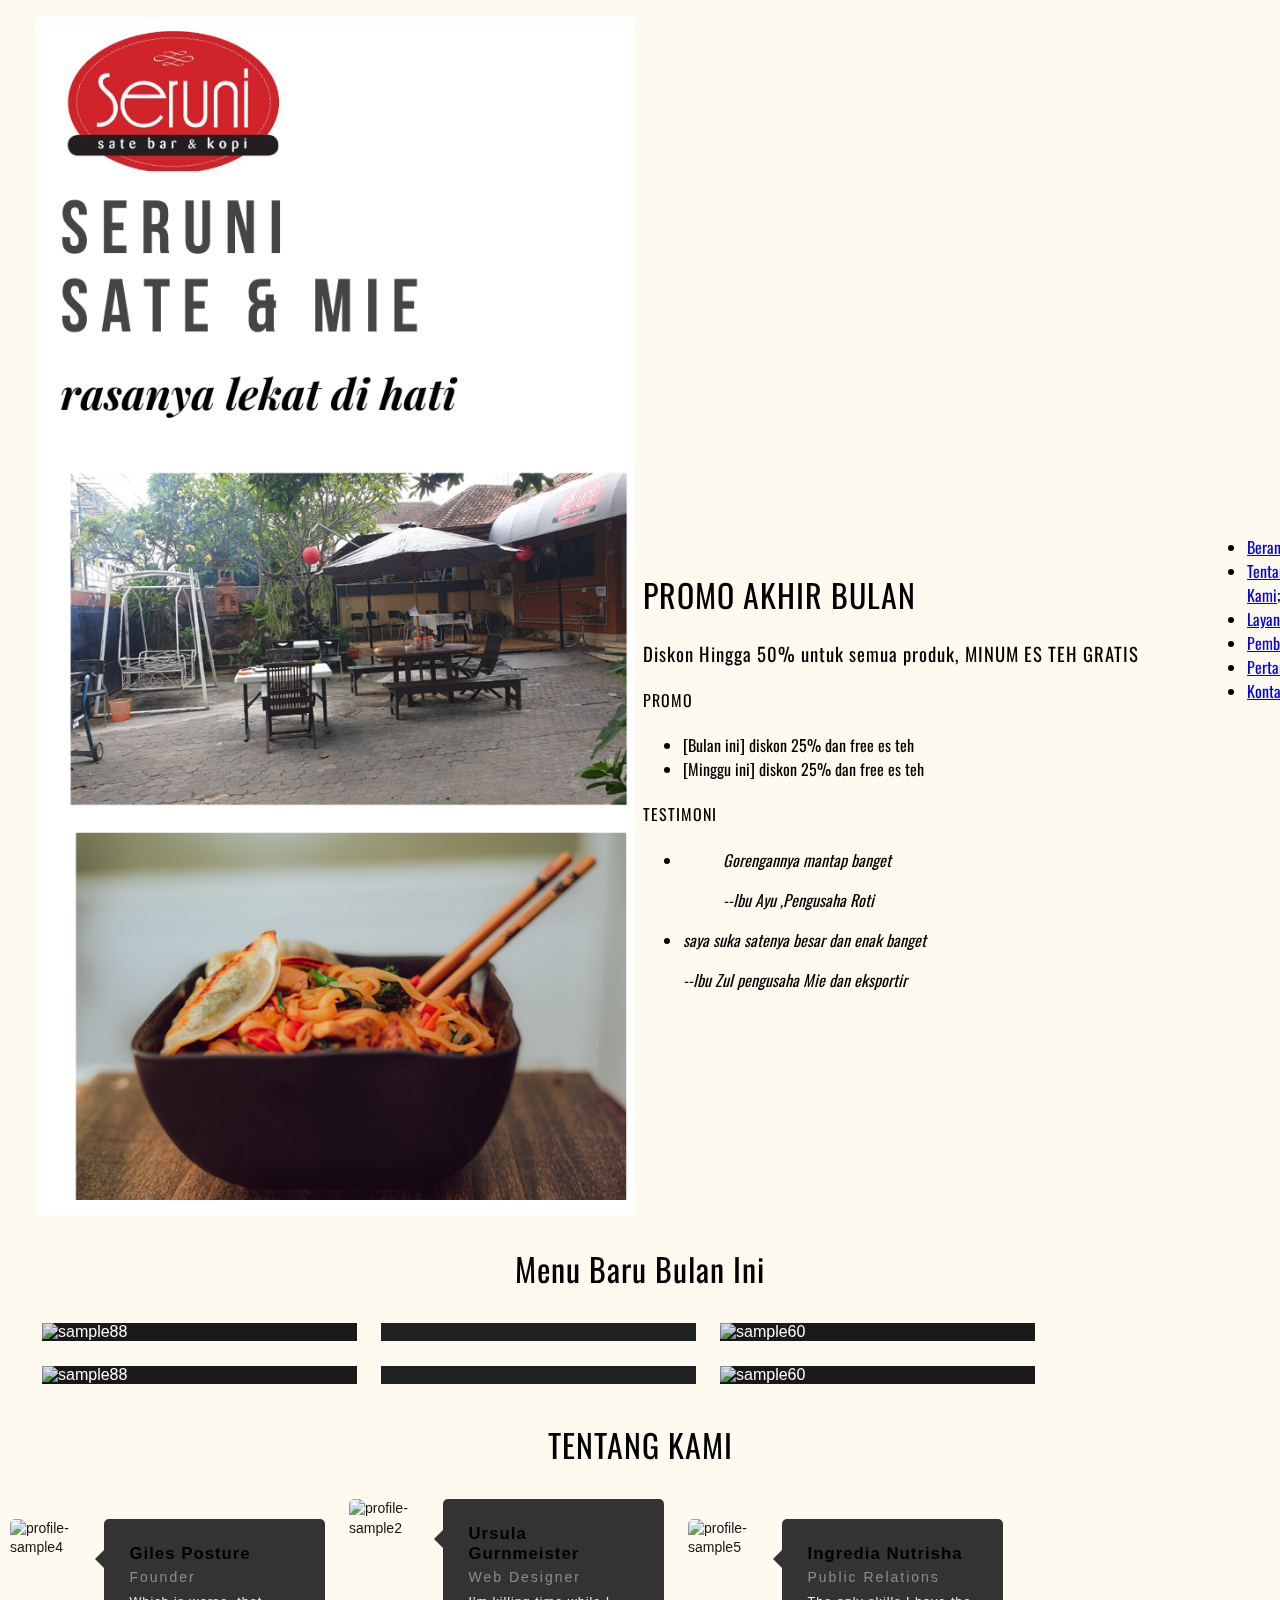
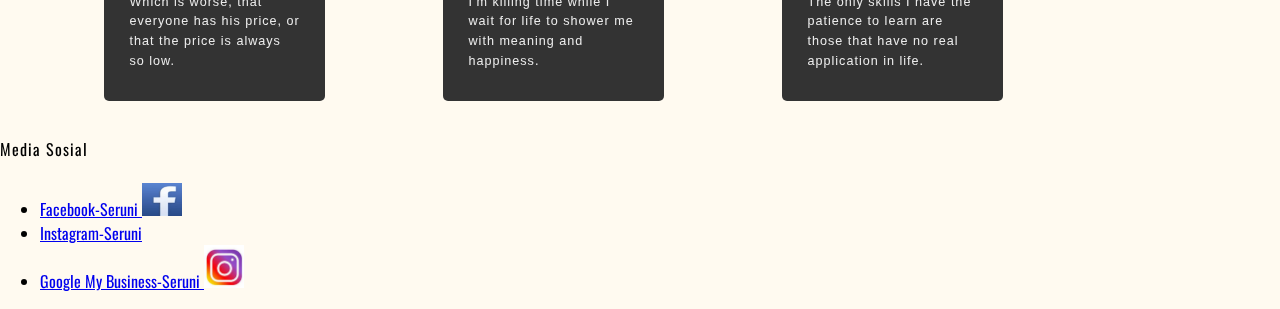
==== index.html @ 57cfebca "Add files via upload" ====
<!DOCTYPE html>
<html lang="en">
<head>
    <meta charset="UTF-8">
    <meta name="viewport" content="width=device-width, initial-scale=1.0">
    <meta http-equiv="X-UA-Compatible" content="ie=edge">
    <!--start title -->
    <title>Sate Enak di Bali</title>
    <meta type="description" content="Jual sate paling enak di Bali">
    <!--End title-->
    <!-- Start Font -->
    <link href="https://fonts.googleapis.com/css?family=Oswald&display=swap" rel="stylesheet">
    <!-- End Font -->
    
    <!--start CSS -->
    <link rel="stylesheet" href="style/style.css">
    <!--End CSS-->
    
</head>
<body>
    <!--start cover depan -->
    <div class="container">
    <table>
        <tr>
            <th width="auto"></th>
            <th width="30%"></th>
            <th width="auto"></th>
        </tr>
        <tr>
            <!--Start cover image-->
            <td width="auto"><img src="image/image-cover.jpg" alt="image cover" width="600"></td>
            <!--end cover image-->
            <!--Start video dan foto-->


        <div class="container">
            <td width="30%"></td>
            <!--end video-->
            <td width="auto">
                <iframe width="560" height="315" src="https://www.youtube.com/embed/EU76Ebfh03w" frameborder="0" allow="accelerometer; autoplay; encrypted-media; gyroscope; picture-in-picture" allowfullscreen></iframe>   
              
                <!--Start JUMBO TRON-->
                <h1>PROMO AKHIR BULAN </h1>
                <h3>Diskon Hingga 50% untuk semua produk, MINUM ES TEH GRATIS </h3>
                    <!--end  JUMBO TRON-->
                <!--Start PROMO-->
                <h4>PROMO</h4>
                <ul>
                    <li>[Bulan ini] diskon 25% dan free es teh </li>
                    <li>[Minggu ini] diskon 25% dan free es teh </li>
                </ul>
                <!--END PROMO-->
                 <!--Start TESTIMONI-->
                 <h4>TESTIMONI</h4>
                 <ul>
                    <li> 
                        <blockquote>
                            <p>
                                <em>Gorengannya mantap banget</em>
                            </p>
                            <cite>--Ibu Ayu ,Pengusaha Roti</cite>
                        </blockquote>
                    </li>
                    <li> 
                        </blockquote>
                                <p>
                                    <em>saya suka satenya besar dan enak banget </em>
                                </p>
                                <cite>--Ibu Zul pengusaha Mie dan eksportir</cite>
                            </blockquote>
                    </li>
                </ul>
                <!--END TESTIMONI-->
                
            </td> 
            <!--end  video-->

                
            
            <td width="auto">
                    <ul>
                            <li>
                                <a href="index2.html" title="Beranda">Beranda</a>;
                            </li>
                            <li>
                                <a href="tentang.html" title="Tentang Kami">Tentang Kami</a>;
                            </li>
                            <li>
                                <a href="layanan.html" title="Layanan">Layanan</a>;
                            </li>
                            <li>
                                <a href="Pembayaran.html" title="Pembayaran">Pembayaran</a>;
                            </li>
                            <li>
                                <a href="Pertanyaan.html" title="Pertanyaan">Pertanyaan</a>;
                            </li>
                            <li>
                                <a href="kontak.html" title="Kontak">Kontak</a>;
                            </li>
                        </ul>
            </td>
        </tr>
    </table>
    </div>

          

     <!--start effect -->
     <div class="container">
        <h1 class="menubaru">
            Menu Baru Bulan Ini
        </h1>
<figure class="snip1508">
  <img src="https://s3-us-west-2.amazonaws.com/s.cdpn.io/331810/sample88.jpg" alt="sample88" />
  <figcaption>
    <h2>Benjamin Evalent</h2>
    <h3>UX Design</h3>
    <p>I'm learning real skills that I can apply throughout the rest of my life ... Procrastinating and rationalizing.</p>
  </figcaption>
  <a href="#"></a>
</figure>
<figure class="snip1508 hover"><img src="https://s3-us-west-2.amazonaws.com/s.cdpn.io/331810/sample91.jpg" alt="sample91" />
  <figcaption>
    <h2>Sheq Bivouac</h2>
    <h3>Accountant</h3>
    <p>If you do the job badly enough, sometimes you don't get asked to do it again.</p>
  </figcaption>
  <a href="#"></a>
</figure>
<figure class="snip1508"><img src="https://s3-us-west-2.amazonaws.com/s.cdpn.io/331810/sample60.jpg" alt="sample60" />
  <figcaption>
    <h2>Ruby Von Rails</h2>
    <h3>Public Relations</h3>
    <p>But Calvin is no kind and loving god! He's one of the old gods! He demands sacrifice! </p>
  </figcaption>
  <a href="#"></a>
</figure>
<figure class="snip1508">
        <img src="https://s3-us-west-2.amazonaws.com/s.cdpn.io/331810/sample88.jpg" alt="sample88" />
        <figcaption>
          <h2>Benjamin Evalent</h2>
          <h3>UX Design</h3>
          <p>I'm learning real skills that I can apply throughout the rest of my life ... Procrastinating and rationalizing.</p>
        </figcaption>
        <a href="#"></a>
      </figure>
      <figure class="snip1508 hover"><img src="https://s3-us-west-2.amazonaws.com/s.cdpn.io/331810/sample91.jpg" alt="sample91" />
        <figcaption>
          <h2>Sheq Bivouac</h2>
          <h3>Accountant</h3>
          <p>If you do the job badly enough, sometimes you don't get asked to do it again.</p>
        </figcaption>
        <a href="#"></a>
      </figure>
      <figure class="snip1508"><img src="https://s3-us-west-2.amazonaws.com/s.cdpn.io/331810/sample60.jpg" alt="sample60" />
        <figcaption>
          <h2>Ruby Von Rails</h2>
          <h3>Public Relations</h3>
          <p>But Calvin is no kind and loving god! He's one of the old gods! He demands sacrifice! </p>
        </figcaption>
        <a href="#"></a>
      </figure>      
</div>
     <!--end effect -->

    <!--Start Tentang Kami-->
         <!--start effect -->
    <div class="container"> 
    <h1 class="menubaru">
    TENTANG KAMI
    </h1>
    </div>
 <figure class="snip1506">
  <div class="profile-image"><img src="https://s3-us-west-2.amazonaws.com/s.cdpn.io/331810/profile-sample4.jpg" alt="profile-sample4"/>
    <div class="icons"><a href="#"><i class="ion-social-reddit"></i></a><a href="#"> <i class="ion-social-twitter"></i></a><a href="#"> <i class="ion-social-vimeo"></i></a></div>
  </div>
  <figcaption>
    <h3>Giles Posture</h3>
    <h4>Founder</h4>
    <p>Which is worse, that everyone has his price, or that the price is always so low.</p>
  </figcaption>
</figure>
<figure class="snip1506">
  <div class="profile-image"><img src="https://s3-us-west-2.amazonaws.com/s.cdpn.io/331810/profile-sample2.jpg" alt="profile-sample2"/>
    <div class="icons"><a href="#"><i class="ion-social-reddit"></i></a><a href="#"> <i class="ion-social-twitter"></i></a><a href="#"> <i class="ion-social-vimeo"></i></a></div>
  </div>
  <figcaption>
    <h3>Ursula Gurnmeister</h3>
    <h4>Web Designer</h4>
    <p>I'm killing time while I wait for life to shower me with meaning and happiness.</p>
  </figcaption>
</figure>
<figure class="snip1506">
  <div class="profile-image"><img src="https://s3-us-west-2.amazonaws.com/s.cdpn.io/331810/profile-sample5.jpg" alt="profile-sample5"/>
    <div class="icons"><a href="#"><i class="ion-social-reddit"></i></a><a href="#"> <i class="ion-social-twitter"></i></a><a href="#"> <i class="ion-social-vimeo"></i></a></div>
  </div>
  <figcaption>
    <h3>Ingredia Nutrisha</h3>
    <h4>Public Relations</h4>
    <p>The only skills I have the patience to learn are those that have no real application in life. </p>
  </figcaption>
</figure>
    <!--End Tentang Kami -->

<div class="kolom3">
    <!--Start Menu Sekunder-->

    <h4>Media Sosial</h4>
    <ul>
        <li>
            <a href="https://www.facebook.com/serunisatebar" title="Facebook-Seruni">Facebook-Seruni
             <img src="image/fb-logo.jpg" title="logo facebook" Logo Facebook width="40">
            </a>
        </li>
        <li>
            <a href="https://www.instagram.com/serunisatebar/" title="Instagram-Seruni">Instagram-Seruni</
            <img src="image/ig-logo.jpg" title="logo instagram" Logo Instagram  width="40">
            </a>
        </li>
        <li>
             <a href="https://seruni-sate-bar-dan-kopi.business.site/" title="Google My Business -Seruni">Google My Business-Seruni
             <img src="image/ig-logo.JPG" title="logo GMB" Logo GMB width="40">
             </a>
        </li>
    </ul>
    </div>
    <!--end Menu Sekunder>

    <h2>Layanan</h2>

</body>
</html>

$(".hover").mouseleave(
  function () {
    $(this).removeClass("hover");
  }
);
---- style/style.css ----
/* Start font */
@import url('https://fonts.googleapis.com/css?family=Oswald&display=swap');
/* 
/* Start body */
body{
   background-color:floralwhite;
   font-family:'Oswald', sans-serif;
   font-size:16;
   line-break: 1.5;
   margin:0;
   padding: 0;
}
/* end body */

/* Start heading*/
h1 {
    /* color:midnightblue; */
    /* font-family:'Lucida Sans'; */
    /* end heading */
}
/* Start heading*/
h2 {
    /* color:mediumslateblue */
    /* end heading */
}
/* Start heading*/
h3 {
    /* color:mediumslateblue */
    /* end heading */
}
/*start judul*/
.warna-judul {
    width:30%;
    margin: 0px;
    padding: 5px;
    text-align:left ;
    color: black;
    font-size: x-large;
    letter-spacing: 1px;
}
/*end judul*/

/*start container */
.container {
    margin: 10px auto;
    width: 95%;

}
/* End container */

/*start debug*/
.bg-red {
    background-color:red;
}
.bg-blue { /*class*/
    background-color:blueviolet;
}

/* End debug*/

/*start frame*/
.bingkai{
    border: 10px double black;
    width: 40%;
    float: left;
}

.bingkai h2{
    text-align: center;
}
.bingkai1{
    margin: 20px;
    padding: 20px;
    background-color: coral;
}

/* End frame*/

/*Start Heading*/
h1,h2,h3,h4,h5 {
    color:black;
    font-style: 'Oswald', sans-serif;
    font-weight: 400;
    letter-spacing: 1px;
}
/*end heading*/ 
/*Start menubaru*/
.menubaru{
  text-align: center;
}
/*end  menubaru*/

/*Start efek menubaru*/
span.b {
  display: inline-block;
  width: 100px;
  height: 100px;
  padding: 5px;
  border: 1px solid blue;    
  background-color: yellow; 
}
/*end efect menubaru*/

/*Start efect*/
@import url(https://fonts.googleapis.com/css?family=Slabo+27px);
@import url(https://fonts.googleapis.com/css?family=Lato);
.snip1508 {
  font-family: 'Lato', sans-serif;
  position: relative;
  overflow: hidden;
  display: inline-block;
  margin: 10px;
  min-width: 230px;
  max-width: 315px;
  width: 100%;
  color: #ffffff;
  text-align: left;
  font-size: 16px;
  background-color: #1A1A1A;
}

.snip1508 * {
  -webkit-box-sizing: border-box;
  box-sizing: border-box;
  -webkit-transition: all 0.45s ease;
  transition: all 0.45s ease;
}

.snip1508 img {
  vertical-align: top;
  max-width: 100%;
  backface-visibility: hidden;
}

.snip1508 figcaption {
  position: absolute;
  top: 0;
  bottom: 0;
  left: 0;
  right: 0;
  z-index: 1;
  padding: 30px;
  background-color: #202123;
  -webkit-transform: translateX(-100%);
  transform: translateX(-100%);
  -webkit-box-shadow: 0 0 50px rgba(0, 0, 0, 0.5);
  box-shadow: 0 0 50px rgba(0, 0, 0, 0.5);
}

.snip1508 h2,
.snip1508 h3,
.snip1508 p {
  margin: 0;
}

.snip1508 h2,
.snip1508 h3 {
  font-family: 'Slabo 27px', serif;
  line-height: 1.2em;
}

.snip1508 h2 {
  font-size: 1.9em;
  color: #35ADF9;
}

.snip1508 h3 {
  color: #EBEBEB;
  font-size: 1.3em;
  font-weight: normal;
  letter-spacing: 1px;
}

.snip1508 p {
  border-top: 1px solid rgba(255, 255, 255, 0.2);
  font-size: 0.9em;
  margin-top: 12px;
  padding: 12px 0 15px;
  line-height: 1.5em;
}

.snip1508 a {
  position: absolute;
  top: 0;
  bottom: 0;
  left: 0;
  right: 0;
  z-index: 1;
}

.snip1508:hover > img,
.snip1508.hover > img {
  -webkit-transform: translateX(-100%);
  transform: translateX(-100%);
}

.snip1508:hover figcaption,
.snip1508.hover figcaption {
  -webkit-transform: translateX(0%);
  transform: translateX(0%);
}
/*Start Tentang Kami*/
@import url(https://fonts.googleapis.com/css?family=Montserrat);
@import url(https://code.ionicframework.com/ionicons/2.0.1/css/ionicons.min.css);
@import url(https://fonts.googleapis.com/css?family=Open+Sans);
.snip1506 {
  font-family: 'Open Sans', Arial, sans-serif;
  position: relative;
  margin: 10px;
  min-width: 230px;
  max-width: 315px;
  width: 100%;
  display: inline-block;
  color: #141414;
  text-align: left;
  line-height: 1.4em;
  font-size: 14px;
  box-shadow: none !important;
}
.snip1506 * {
  -webkit-box-sizing: border-box;
  box-sizing: border-box;
}
.snip1506 .profile-image {
  width: 26%;
}
.snip1506 .profile-image img {
  border-radius: 5px;
  max-width: 100%;
  vertical-align: top;
}
.snip1506 .profile-image,
.snip1506 figcaption {
  float: left;
}
.snip1506 figcaption {
  width: 70%;
  background-color: #333333;
  color: #fff;
  padding: 25px;
  display: inline-block;
  margin-left: 4%;
  border-radius: 5px;
}
.snip1506 figcaption:after {
  content: '';
  position: absolute;
  right: 70%;
  top: 30px;
  width: 0;
  height: 0;
  border-style: solid;
  border-width: 10px 10px 10px 0;
  border-color: transparent #333333 transparent transparent;
}
.snip1506 h3,
.snip1506 h4,
.snip1506 p {
  margin: 0 0 5px;
}
.snip1506 h3 {
  font-weight: 600;
  font-size: 1.2em;
  font-family: 'Montserrat', Arial, sans-serif;
}
.snip1506 h4 {
  color: #8c8c8c;
  font-weight: 400;
  letter-spacing: 2px;
}
.snip1506 p {
  font-size: 0.9em;
  letter-spacing: 1px;
  opacity: 0.9;
}
.snip1506 .icons {
  text-align: center;
  width: 100%;
}
.snip1506 i {
  padding: 10px 2px;
  display: inline-block;
  font-size: 18px;
  font-weight: normal;
  color: #ffffff;
  opacity: 0.75;
}
.snip1506 i:hover {
  opacity: 1;
  -webkit-transition: all 0.35s ease;
  transition: all 0.35s ease;
}
.snip1506 a {
  text-decoration: none;
}

}
/* end Tentang Kami */
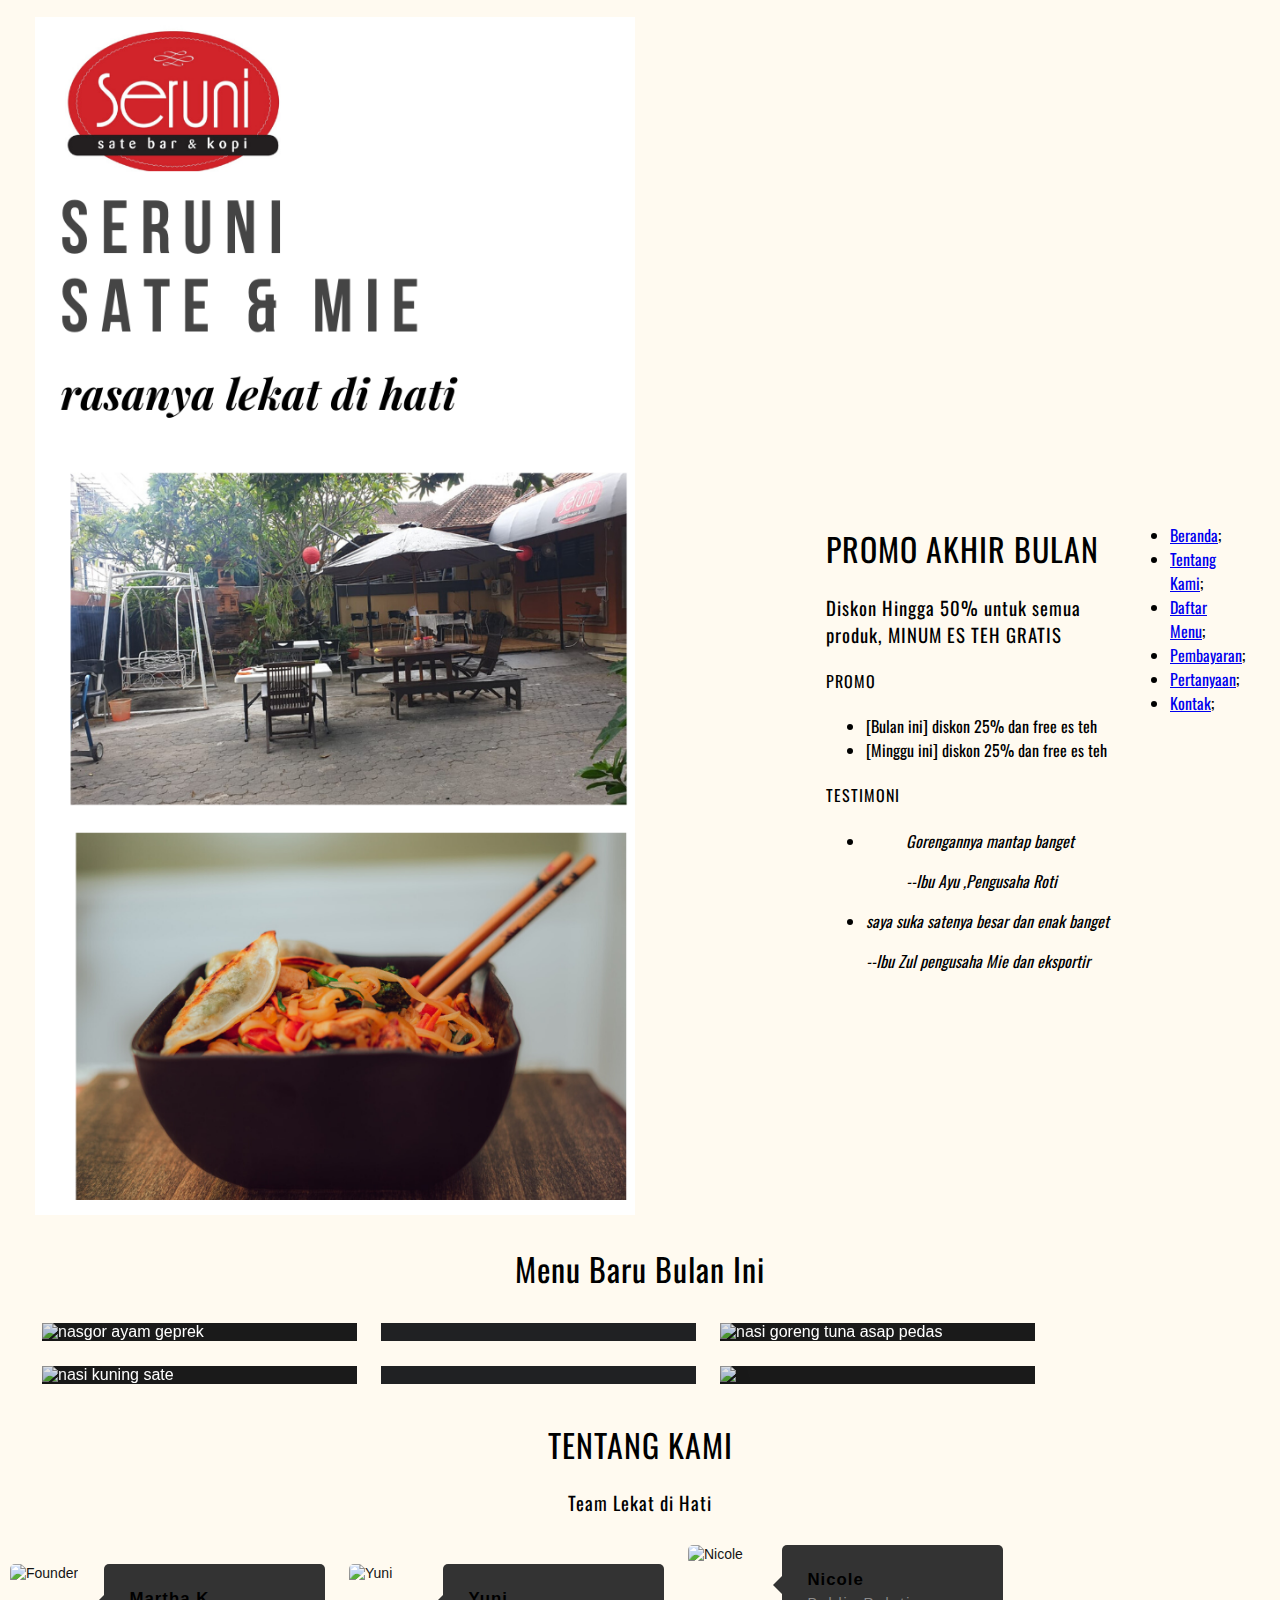
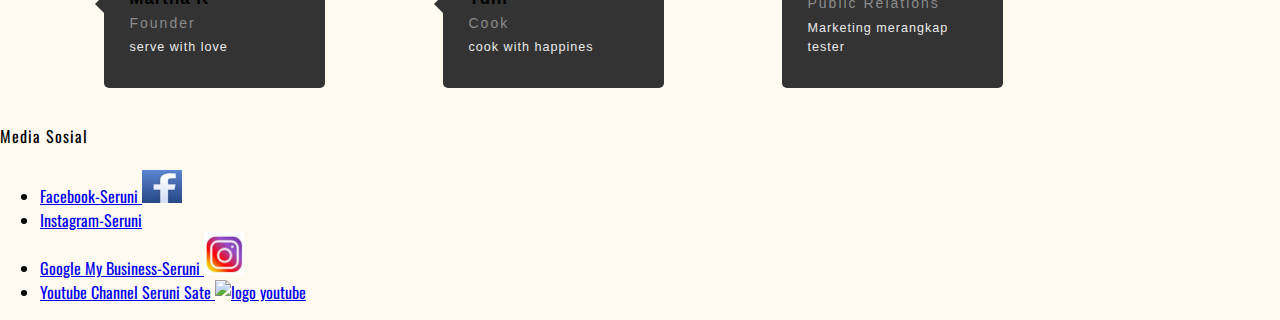
==== commit a19d71a2: "Add files via upload" ====
--- a/index.html
+++ b/index.html
@@ -37,7 +37,7 @@
             <td width="30%"></td>
             <!--end video-->
             <td width="auto">
-                <iframe width="560" height="315" src="https://www.youtube.com/embed/EU76Ebfh03w" frameborder="0" allow="accelerometer; autoplay; encrypted-media; gyroscope; picture-in-picture" allowfullscreen></iframe>   
+                <iframe width="300" height="250" src="https://www.youtube.com/embed/EU76Ebfh03w" frameborder="0" allow="accelerometer; autoplay; encrypted-media; gyroscope; picture-in-picture" allowfullscreen></iframe>   
               
                 <!--Start JUMBO TRON-->
                 <h1>PROMO AKHIR BULAN </h1>
@@ -80,13 +80,13 @@
             <td width="auto">
                     <ul>
                             <li>
-                                <a href="index2.html" title="Beranda">Beranda</a>;
+                                <a href="index.html" title="Beranda">Beranda</a>;
                             </li>
                             <li>
                                 <a href="tentang.html" title="Tentang Kami">Tentang Kami</a>;
                             </li>
                             <li>
-                                <a href="layanan.html" title="Layanan">Layanan</a>;
+                                <a href="daftar-menu.html" title="daftar-menu">Daftar Menu</a>;
                             </li>
                             <li>
                                 <a href="Pembayaran.html" title="Pembayaran">Pembayaran</a>;
@@ -111,52 +111,52 @@
             Menu Baru Bulan Ini
         </h1>
 <figure class="snip1508">
-  <img src="https://s3-us-west-2.amazonaws.com/s.cdpn.io/331810/sample88.jpg" alt="sample88" />
-  <figcaption>
-    <h2>Benjamin Evalent</h2>
-    <h3>UX Design</h3>
-    <p>I'm learning real skills that I can apply throughout the rest of my life ... Procrastinating and rationalizing.</p>
+  <img src="image/nasgor-Ayam-Geprek.JPG" alt="nasgor ayam geprek" />
+  <figcaption>
+    <h2>Nasi Goreng Ayam Geprek</h2>
+    <h3>Rp 15K </h3>
+    <p>Nasi Goreng gurih dengan ayam geprek yang gurih dan renyah dengan sambal super pedas ndower-tidak berminyak</p>
   </figcaption>
   <a href="#"></a>
 </figure>
-<figure class="snip1508 hover"><img src="https://s3-us-west-2.amazonaws.com/s.cdpn.io/331810/sample91.jpg" alt="sample91" />
-  <figcaption>
-    <h2>Sheq Bivouac</h2>
-    <h3>Accountant</h3>
-    <p>If you do the job badly enough, sometimes you don't get asked to do it again.</p>
+<figure class="snip1508 hover"><img src="image/nasgor-Sate-Rica.JPG" alt="Nasi Goreng Sate Rica" />
+  <figcaption>
+    <h2>Nasi Goreng Sate Rica</h2>
+    <h3>Rp 20K</h3>
+    <p>Nasi Goreng gurih dengan sate rica super pedas ndower ukuran jumbo-tidak berminyak</p>
   </figcaption>
   <a href="#"></a>
 </figure>
-<figure class="snip1508"><img src="https://s3-us-west-2.amazonaws.com/s.cdpn.io/331810/sample60.jpg" alt="sample60" />
-  <figcaption>
-    <h2>Ruby Von Rails</h2>
-    <h3>Public Relations</h3>
-    <p>But Calvin is no kind and loving god! He's one of the old gods! He demands sacrifice! </p>
+<figure class="snip1508"><img src="image/nasgor-tuna-pedas.JPG" alt="nasi goreng tuna asap pedas" />
+  <figcaption>
+    <h2>Nasi Goreng Tuna Asap Pedas</h2>
+    <h3>15K</h3>
+    <p>Nasi goreng gurih dengan aroma dan rasa tuna asap Bali-tidak berminyak</p>
   </figcaption>
   <a href="#"></a>
 </figure>
 <figure class="snip1508">
-        <img src="https://s3-us-west-2.amazonaws.com/s.cdpn.io/331810/sample88.jpg" alt="sample88" />
+        <img src="image/Nasi-Kuning-Sate.jpg" alt="nasi kuning sate" />
         <figcaption>
-          <h2>Benjamin Evalent</h2>
-          <h3>UX Design</h3>
-          <p>I'm learning real skills that I can apply throughout the rest of my life ... Procrastinating and rationalizing.</p>
+          <h2>Nasi Kuning Sate</h2>
+          <h3>Rp 20K</h3>
+          <p>Nasi kuning pullen , dengan sate madura dengan bumbu kacang super maknyos</p>
         </figcaption>
         <a href="#"></a>
       </figure>
-      <figure class="snip1508 hover"><img src="https://s3-us-west-2.amazonaws.com/s.cdpn.io/331810/sample91.jpg" alt="sample91" />
+      <figure class="snip1508 hover"><img src="image/Nasi-Kuning-Sate- Rica.jpg" alt="nasi kuning sate rica" />
         <figcaption>
-          <h2>Sheq Bivouac</h2>
-          <h3>Accountant</h3>
-          <p>If you do the job badly enough, sometimes you don't get asked to do it again.</p>
+          <h2>Nasi Kuning Sate Rica</h2>
+          <h3>Rp 20K</h3>
+          <p>Nasi Kuning pullen dengan sate ayam rica pedass ndower super yummy </p>
         </figcaption>
         <a href="#"></a>
       </figure>
-      <figure class="snip1508"><img src="https://s3-us-west-2.amazonaws.com/s.cdpn.io/331810/sample60.jpg" alt="sample60" />
+      <figure class="snip1508"><img src="image/Nasi-Pecel-Sate.jpg" />
         <figcaption>
-          <h2>Ruby Von Rails</h2>
-          <h3>Public Relations</h3>
-          <p>But Calvin is no kind and loving god! He's one of the old gods! He demands sacrifice! </p>
+          <h2>Nasi Pecel Sate</h2>
+          <h3>20K</h3>
+          <p>Nasi pecel bumbu kacang yang lembut gurih dengan sate pilihan sate madura atau sate rica </p>
         </figcaption>
         <a href="#"></a>
       </figure>      
@@ -168,36 +168,39 @@
     <div class="container"> 
     <h1 class="menubaru">
     TENTANG KAMI
-    </h1>
+      </h1>
+      <h3 class="menubaru">
+        Team Lekat di Hati
+      </h3>
     </div>
  <figure class="snip1506">
-  <div class="profile-image"><img src="https://s3-us-west-2.amazonaws.com/s.cdpn.io/331810/profile-sample4.jpg" alt="profile-sample4"/>
+  <div class="profile-image"><img src="image/martha.JPG" alt="Founder"/>
     <div class="icons"><a href="#"><i class="ion-social-reddit"></i></a><a href="#"> <i class="ion-social-twitter"></i></a><a href="#"> <i class="ion-social-vimeo"></i></a></div>
   </div>
   <figcaption>
-    <h3>Giles Posture</h3>
+    <h3>Martha K</h3>
     <h4>Founder</h4>
-    <p>Which is worse, that everyone has his price, or that the price is always so low.</p>
+    <p>serve with love</p>
   </figcaption>
 </figure>
 <figure class="snip1506">
-  <div class="profile-image"><img src="https://s3-us-west-2.amazonaws.com/s.cdpn.io/331810/profile-sample2.jpg" alt="profile-sample2"/>
+  <div class="profile-image"><img src="image/Yuni.JPG" alt="Yuni"/>
     <div class="icons"><a href="#"><i class="ion-social-reddit"></i></a><a href="#"> <i class="ion-social-twitter"></i></a><a href="#"> <i class="ion-social-vimeo"></i></a></div>
   </div>
   <figcaption>
-    <h3>Ursula Gurnmeister</h3>
-    <h4>Web Designer</h4>
-    <p>I'm killing time while I wait for life to shower me with meaning and happiness.</p>
+    <h3>Yuni</h3>
+    <h4>Cook</h4>
+    <p>cook with happines</p>
   </figcaption>
 </figure>
 <figure class="snip1506">
-  <div class="profile-image"><img src="https://s3-us-west-2.amazonaws.com/s.cdpn.io/331810/profile-sample5.jpg" alt="profile-sample5"/>
+  <div class="profile-image"><img src="image/Nicole.JPG" alt="Nicole"/>
     <div class="icons"><a href="#"><i class="ion-social-reddit"></i></a><a href="#"> <i class="ion-social-twitter"></i></a><a href="#"> <i class="ion-social-vimeo"></i></a></div>
   </div>
   <figcaption>
-    <h3>Ingredia Nutrisha</h3>
+    <h3>Nicole</h3>
     <h4>Public Relations</h4>
-    <p>The only skills I have the patience to learn are those that have no real application in life. </p>
+    <p>Marketing merangkap tester </p>
   </figcaption>
 </figure>
     <!--End Tentang Kami -->
@@ -222,6 +225,11 @@
              <img src="image/ig-logo.JPG" title="logo GMB" Logo GMB width="40">
              </a>
         </li>
+        <li>
+          <a href="https://www.youtube.com/channel/UCuWv6s7yBJfzLoRKEPm6TWQ?view_as=subscriber" title="Youtube  Channel"> Youtube Channel Seruni Sate 
+          <img src="image/youtube-logo.JPG" title="logo youtube" Logo youtube width="40">
+          </a>
+     </li>
     </ul>
     </div>
     <!--end Menu Sekunder>
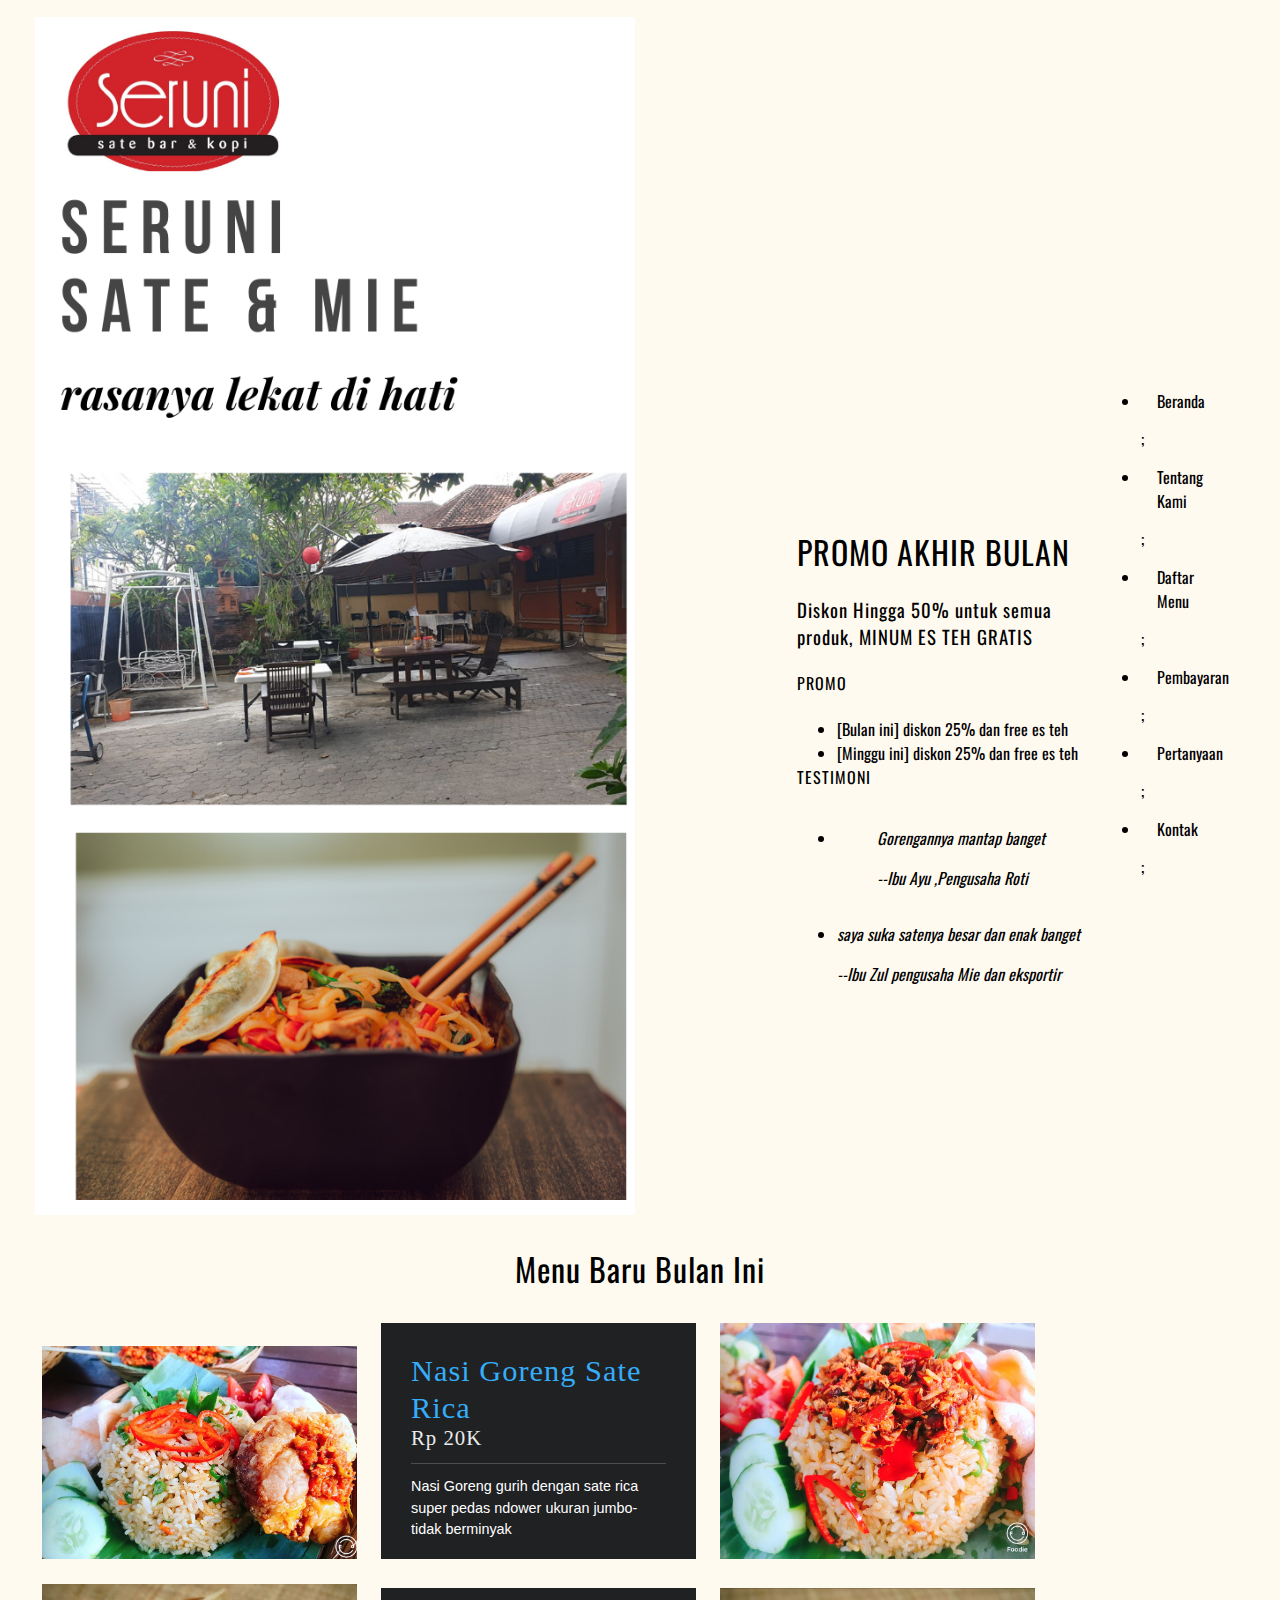
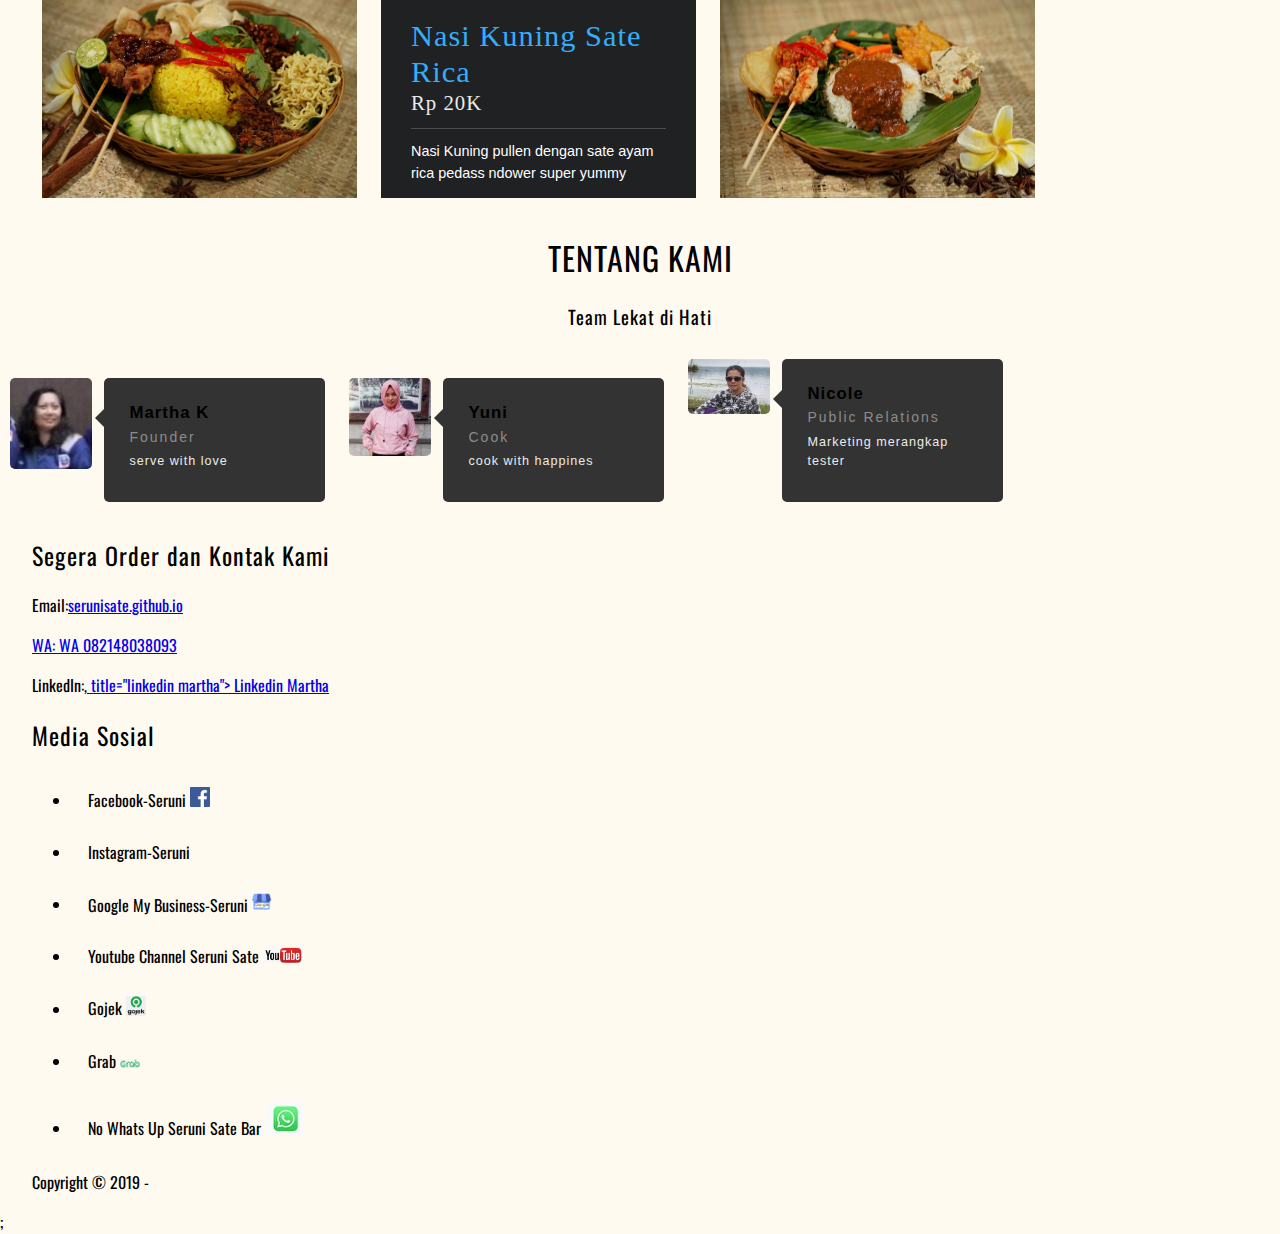
==== commit 78a05230: "Add files via upload" ====
--- a/index.html
+++ b/index.html
@@ -1,246 +1,274 @@
 <!DOCTYPE html>
 <html lang="en">
+
 <head>
-    <meta charset="UTF-8">
-    <meta name="viewport" content="width=device-width, initial-scale=1.0">
-    <meta http-equiv="X-UA-Compatible" content="ie=edge">
-    <!--start title -->
-    <title>Sate Enak di Bali</title>
-    <meta type="description" content="Jual sate paling enak di Bali">
-    <!--End title-->
-    <!-- Start Font -->
-    <link href="https://fonts.googleapis.com/css?family=Oswald&display=swap" rel="stylesheet">
-    <!-- End Font -->
-    
-    <!--start CSS -->
-    <link rel="stylesheet" href="style/style.css">
-    <!--End CSS-->
-    
+  <meta charset="UTF-8">
+  <meta name="viewport" content="width=device-width, initial-scale=1.0">
+  <meta http-equiv="X-UA-Compatible" content="ie=edge">
+  <!--start title -->
+  <title>Sate Enak di Bali</title>
+  <meta type="description" content="Jual sate paling enak di Bali">
+  <!--End title-->
+  <!-- Start Font -->
+  <link href="https://fonts.googleapis.com/css?family=Oswald&display=swap" rel="stylesheet">
+  <!-- End Font -->
+
+  <!--start CSS -->
+  <link rel="stylesheet" href="style/style.css">
+  <!--End CSS-->
+
 </head>
+
 <body>
-    <!--start cover depan -->
+  <!--start cover depan -->
+  <div class="container">
+    <table>
+      <tr>
+        <th width="auto"></th>
+        <th width="30%"></th>
+        <th width="auto"></th>
+      </tr>
+      <tr>
+        <!--Start cover image-->
+        <td width="auto"><img src="image/image-cover.jpg" alt="image cover" width="600"></td>
+        <!--end cover image-->
+        <!--Start video dan foto-->
+
+
+        <div class="container">
+          <td width="30%"></td>
+          <!--end video-->
+          <td width="auto">
+            <iframe width="300" height="250" src="https://www.youtube.com/embed/EU76Ebfh03w" frameborder="0"
+              allow="accelerometer; autoplay; encrypted-media; gyroscope; picture-in-picture" allowfullscreen></iframe>
+
+            <!--Start JUMBO TRON-->
+            <h1>PROMO AKHIR BULAN </h1>
+            <h3>Diskon Hingga 50% untuk semua produk, MINUM ES TEH GRATIS </h3>
+            <!--end  JUMBO TRON-->
+            <!--Start PROMO-->
+            <h4>PROMO</h4>
+            <ul>
+              <li>[Bulan ini] diskon 25% dan free es teh </li>
+              <li>[Minggu ini] diskon 25% dan free es teh </li>
+            </ul>
+            <!--END PROMO-->
+            <!--Start TESTIMONI-->
+            <h4>TESTIMONI</h4>
+            <ul>
+              <li>
+                <blockquote>
+                  <p>
+                    <em>Gorengannya mantap banget</em>
+                  </p>
+                  <cite>--Ibu Ayu ,Pengusaha Roti</cite>
+                </blockquote>
+              </li>
+              <li>
+                </blockquote>
+                <p>
+                  <em>saya suka satenya besar dan enak banget </em>
+                </p>
+                <cite>--Ibu Zul pengusaha Mie dan eksportir</cite>
+                </blockquote>
+              </li>
+            </ul>
+            <!--END TESTIMONI-->
+
+          </td>
+          <!--end  video-->
+
+
+
+          <td width="auto">
+            <ul>
+              <li>
+                <a href="index.html" title="Beranda">Beranda</a>;
+              </li>
+              <li>
+                <a href="tentang.html" title="Tentang Kami">Tentang Kami</a>;
+              </li>
+              <li>
+                <a href="daftar-menu.html" title="daftar-menu">Daftar Menu</a>;
+              </li>
+              <li>
+                <a href="Pembayaran.html" title="Pembayaran">Pembayaran</a>;
+              </li>
+              <li>
+                <a href="Pertanyaan.html" title="Pertanyaan">Pertanyaan</a>;
+              </li>
+              <li>
+                <a href="kontak.html" title="Kontak">Kontak</a>;
+              </li>
+            </ul>
+          </td>
+      </tr>
+    </table>
+  </div>
+
+
+
+  <!--start effect -->
+  <div class="container">
+    <h1 class="menubaru">
+      Menu Baru Bulan Ini
+    </h1>
+    <figure class="snip1508">
+      <img src="image/nasgor-Ayam-Geprek.JPG" alt="nasgor ayam geprek" />
+      <figcaption>
+        <h2>Nasi Goreng Ayam Geprek</h2>
+        <h3>Rp 15K </h3>
+        <p>Nasi Goreng gurih dengan ayam geprek yang gurih dan renyah dengan sambal super pedas ndower-tidak berminyak
+        </p>
+      </figcaption>
+      <a href="#"></a>
+    </figure>
+    <figure class="snip1508 hover"><img src="image/nasgor-Sate-Rica.JPG" alt="Nasi Goreng Sate Rica" />
+      <figcaption>
+        <h2>Nasi Goreng Sate Rica</h2>
+        <h3>Rp 20K</h3>
+        <p>Nasi Goreng gurih dengan sate rica super pedas ndower ukuran jumbo-tidak berminyak</p>
+      </figcaption>
+      <a href="#"></a>
+    </figure>
+    <figure class="snip1508"><img src="image/nasgor-tuna-pedas.JPG" alt="nasi goreng tuna asap pedas" />
+      <figcaption>
+        <h2>Nasi Goreng Tuna Asap Pedas</h2>
+        <h3>15K</h3>
+        <p>Nasi goreng gurih dengan aroma dan rasa tuna asap Bali-tidak berminyak</p>
+      </figcaption>
+      <a href="#"></a>
+    </figure>
+    <figure class="snip1508">
+      <img src="image/Nasi-Kuning-Sate.jpg" alt="nasi kuning sate" />
+      <figcaption>
+        <h2>Nasi Kuning Sate</h2>
+        <h3>Rp 20K</h3>
+        <p>Nasi kuning pullen , dengan sate madura dengan bumbu kacang super maknyos</p>
+      </figcaption>
+      <a href="#"></a>
+    </figure>
+    <figure class="snip1508 hover"><img src="image/Nasi-Kuning-Sate- Rica.jpg" alt="nasi kuning sate rica" />
+      <figcaption>
+        <h2>Nasi Kuning Sate Rica</h2>
+        <h3>Rp 20K</h3>
+        <p>Nasi Kuning pullen dengan sate ayam rica pedass ndower super yummy </p>
+      </figcaption>
+      <a href="#"></a>
+    </figure>
+    <figure class="snip1508"><img src="image/Nasi-Pecel-Sate.jpg" />
+      <figcaption>
+        <h2>Nasi Pecel Sate</h2>
+        <h3>20K</h3>
+        <p>Nasi pecel bumbu kacang yang lembut gurih dengan sate pilihan sate madura atau sate rica </p>
+      </figcaption>
+      <a href="#"></a>
+    </figure>
+  </div>
+  <!--end effect -->
+
+  <!--Start Tentang Kami-->
+  <!--start effect -->
+  <div class="container">
+    <h1 class="menubaru">
+      TENTANG KAMI
+    </h1>
+    <h3 class="menubaru">
+      Team Lekat di Hati
+    </h3>
+  </div>
+  <figure class="snip1506">
+    <div class="profile-image"><img src="image/martha.JPG" alt="Founder" />
+      <div class="icons"><a href="#"><i class="ion-social-reddit"></i></a><a href="#"> <i
+            class="ion-social-twitter"></i></a><a href="#"> <i class="ion-social-vimeo"></i></a></div>
+    </div>
+    <figcaption>
+      <h3>Martha K</h3>
+      <h4>Founder</h4>
+      <p>serve with love</p>
+    </figcaption>
+  </figure>
+  <figure class="snip1506">
+    <div class="profile-image"><img src="image/Yuni.JPG" alt="Yuni" />
+      <div class="icons"><a href="#"><i class="ion-social-reddit"></i></a><a href="#"> <i
+            class="ion-social-twitter"></i></a><a href="#"> <i class="ion-social-vimeo"></i></a></div>
+    </div>
+    <figcaption>
+      <h3>Yuni</h3>
+      <h4>Cook</h4>
+      <p>cook with happines</p>
+    </figcaption>
+  </figure>
+  <figure class="snip1506">
+    <div class="profile-image"><img src="image/Nicole.JPG" alt="Nicole" />
+      <div class="icons"><a href="#"><i class="ion-social-reddit"></i></a><a href="#"> <i
+            class="ion-social-twitter"></i></a><a href="#"> <i class="ion-social-vimeo"></i></a></div>
+    </div>
+    <figcaption>
+      <h3>Nicole</h3>
+      <h4>Public Relations</h4>
+      <p>Marketing merangkap tester </p>
+    </figcaption>
+  </figure>
+  <!--End Tentang Kami -->
+
+  <!-- start menu sekunder-->
+  <div class="container-full bg-mountbattenpink">
     <div class="container">
-    <table>
-        <tr>
-            <th width="auto"></th>
-            <th width="30%"></th>
-            <th width="auto"></th>
-        </tr>
-        <tr>
-            <!--Start cover image-->
-            <td width="auto"><img src="image/image-cover.jpg" alt="image cover" width="600"></td>
-            <!--end cover image-->
-            <!--Start video dan foto-->
-
-
-        <div class="container">
-            <td width="30%"></td>
-            <!--end video-->
-            <td width="auto">
-                <iframe width="300" height="250" src="https://www.youtube.com/embed/EU76Ebfh03w" frameborder="0" allow="accelerometer; autoplay; encrypted-media; gyroscope; picture-in-picture" allowfullscreen></iframe>   
-              
-                <!--Start JUMBO TRON-->
-                <h1>PROMO AKHIR BULAN </h1>
-                <h3>Diskon Hingga 50% untuk semua produk, MINUM ES TEH GRATIS </h3>
-                    <!--end  JUMBO TRON-->
-                <!--Start PROMO-->
-                <h4>PROMO</h4>
-                <ul>
-                    <li>[Bulan ini] diskon 25% dan free es teh </li>
-                    <li>[Minggu ini] diskon 25% dan free es teh </li>
-                </ul>
-                <!--END PROMO-->
-                 <!--Start TESTIMONI-->
-                 <h4>TESTIMONI</h4>
-                 <ul>
-                    <li> 
-                        <blockquote>
-                            <p>
-                                <em>Gorengannya mantap banget</em>
-                            </p>
-                            <cite>--Ibu Ayu ,Pengusaha Roti</cite>
-                        </blockquote>
-                    </li>
-                    <li> 
-                        </blockquote>
-                                <p>
-                                    <em>saya suka satenya besar dan enak banget </em>
-                                </p>
-                                <cite>--Ibu Zul pengusaha Mie dan eksportir</cite>
-                            </blockquote>
-                    </li>
-                </ul>
-                <!--END TESTIMONI-->
-                
-            </td> 
-            <!--end  video-->
-
-                
-            
-            <td width="auto">
-                    <ul>
-                            <li>
-                                <a href="index.html" title="Beranda">Beranda</a>;
-                            </li>
-                            <li>
-                                <a href="tentang.html" title="Tentang Kami">Tentang Kami</a>;
-                            </li>
-                            <li>
-                                <a href="daftar-menu.html" title="daftar-menu">Daftar Menu</a>;
-                            </li>
-                            <li>
-                                <a href="Pembayaran.html" title="Pembayaran">Pembayaran</a>;
-                            </li>
-                            <li>
-                                <a href="Pertanyaan.html" title="Pertanyaan">Pertanyaan</a>;
-                            </li>
-                            <li>
-                                <a href="kontak.html" title="Kontak">Kontak</a>;
-                            </li>
-                        </ul>
-            </td>
-        </tr>
-    </table>
-    </div>
-
+      <h2>Segera Order dan Kontak Kami</h2>
+      <p>Email:<a href="mailto:serunisate.github.io" title="seruni sate bali">serunisate.github.io</p>
+      <p>WA: <a href="https://wa.me/6282148038093" title="tlp:082148038093"> WA 082148038093</a></p>
+      <p>LinkedIn:,<a href="https://www.linkedin.com/in/martha-m-kombolangi-01396455"> title="linkedin martha"> Linkedin
+          Martha</p>
+      </a>
+      <h2>Media Sosial </h2>
+      <ul class="menubawah">
+        <li>
+          <a href="https://www.facebook.com/serunisatebar" title="Facebook-Seruni">Facebook-Seruni
+            <img src="image/fb-logo.png" width="20">
+          </a>
+        </li>
+        <li>
+          <a href="https://www.instagram.com/serunisatebar/" title="Instagram-Seruni">Instagram-Seruni</ <img
+              src="image/ig-logo.jpg" title="logo instagram" width="20">
+          </a>
+        </li>
+        <li>
+          <a href="https://seruni-sate-bar-dan-kopi.business.site/" title="GMB">Google My Business-Seruni
+            <img src="image/gmb-logo.JPG" title="logo GMB" Logo GMB width="20">
+          </a>
+        </li>
+
+        <li>
+          <a href="https://www.youtube.com/channel/UCuWv6s7yBJfzLoRKEPm6TWQ?view_as=subscriber"
+            title="Youtube  Channel"> Youtube Channel Seruni Sate
+            <img src="image/youtube-logo.JPG" title="logo youtube" Logo youtube width="40">
+          </a>
+        </li>
+        <li>
+          <a href="">Gojek
+          <img src="image/gojek-logo.JPG" title="go food" GoFood Seruni Sate Bar dan Kopi width="20">
+            </a>
+        </li>
+        <li>
           
-
-     <!--start effect -->
-     <div class="container">
-        <h1 class="menubaru">
-            Menu Baru Bulan Ini
-        </h1>
-<figure class="snip1508">
-  <img src="image/nasgor-Ayam-Geprek.JPG" alt="nasgor ayam geprek" />
-  <figcaption>
-    <h2>Nasi Goreng Ayam Geprek</h2>
-    <h3>Rp 15K </h3>
-    <p>Nasi Goreng gurih dengan ayam geprek yang gurih dan renyah dengan sambal super pedas ndower-tidak berminyak</p>
-  </figcaption>
-  <a href="#"></a>
-</figure>
-<figure class="snip1508 hover"><img src="image/nasgor-Sate-Rica.JPG" alt="Nasi Goreng Sate Rica" />
-  <figcaption>
-    <h2>Nasi Goreng Sate Rica</h2>
-    <h3>Rp 20K</h3>
-    <p>Nasi Goreng gurih dengan sate rica super pedas ndower ukuran jumbo-tidak berminyak</p>
-  </figcaption>
-  <a href="#"></a>
-</figure>
-<figure class="snip1508"><img src="image/nasgor-tuna-pedas.JPG" alt="nasi goreng tuna asap pedas" />
-  <figcaption>
-    <h2>Nasi Goreng Tuna Asap Pedas</h2>
-    <h3>15K</h3>
-    <p>Nasi goreng gurih dengan aroma dan rasa tuna asap Bali-tidak berminyak</p>
-  </figcaption>
-  <a href="#"></a>
-</figure>
-<figure class="snip1508">
-        <img src="image/Nasi-Kuning-Sate.jpg" alt="nasi kuning sate" />
-        <figcaption>
-          <h2>Nasi Kuning Sate</h2>
-          <h3>Rp 20K</h3>
-          <p>Nasi kuning pullen , dengan sate madura dengan bumbu kacang super maknyos</p>
-        </figcaption>
-        <a href="#"></a>
-      </figure>
-      <figure class="snip1508 hover"><img src="image/Nasi-Kuning-Sate- Rica.jpg" alt="nasi kuning sate rica" />
-        <figcaption>
-          <h2>Nasi Kuning Sate Rica</h2>
-          <h3>Rp 20K</h3>
-          <p>Nasi Kuning pullen dengan sate ayam rica pedass ndower super yummy </p>
-        </figcaption>
-        <a href="#"></a>
-      </figure>
-      <figure class="snip1508"><img src="image/Nasi-Pecel-Sate.jpg" />
-        <figcaption>
-          <h2>Nasi Pecel Sate</h2>
-          <h3>20K</h3>
-          <p>Nasi pecel bumbu kacang yang lembut gurih dengan sate pilihan sate madura atau sate rica </p>
-        </figcaption>
-        <a href="#"></a>
-      </figure>      
-</div>
-     <!--end effect -->
-
-    <!--Start Tentang Kami-->
-         <!--start effect -->
-    <div class="container"> 
-    <h1 class="menubaru">
-    TENTANG KAMI
-      </h1>
-      <h3 class="menubaru">
-        Team Lekat di Hati
-      </h3>
-    </div>
- <figure class="snip1506">
-  <div class="profile-image"><img src="image/martha.JPG" alt="Founder"/>
-    <div class="icons"><a href="#"><i class="ion-social-reddit"></i></a><a href="#"> <i class="ion-social-twitter"></i></a><a href="#"> <i class="ion-social-vimeo"></i></a></div>
-  </div>
-  <figcaption>
-    <h3>Martha K</h3>
-    <h4>Founder</h4>
-    <p>serve with love</p>
-  </figcaption>
-</figure>
-<figure class="snip1506">
-  <div class="profile-image"><img src="image/Yuni.JPG" alt="Yuni"/>
-    <div class="icons"><a href="#"><i class="ion-social-reddit"></i></a><a href="#"> <i class="ion-social-twitter"></i></a><a href="#"> <i class="ion-social-vimeo"></i></a></div>
-  </div>
-  <figcaption>
-    <h3>Yuni</h3>
-    <h4>Cook</h4>
-    <p>cook with happines</p>
-  </figcaption>
-</figure>
-<figure class="snip1506">
-  <div class="profile-image"><img src="image/Nicole.JPG" alt="Nicole"/>
-    <div class="icons"><a href="#"><i class="ion-social-reddit"></i></a><a href="#"> <i class="ion-social-twitter"></i></a><a href="#"> <i class="ion-social-vimeo"></i></a></div>
-  </div>
-  <figcaption>
-    <h3>Nicole</h3>
-    <h4>Public Relations</h4>
-    <p>Marketing merangkap tester </p>
-  </figcaption>
-</figure>
-    <!--End Tentang Kami -->
-
-<div class="kolom3">
-    <!--Start Menu Sekunder-->
-
-    <h4>Media Sosial</h4>
-    <ul>
-        <li>
-            <a href="https://www.facebook.com/serunisatebar" title="Facebook-Seruni">Facebook-Seruni
-             <img src="image/fb-logo.jpg" title="logo facebook" Logo Facebook width="40">
-            </a>
-        </li>
-        <li>
-            <a href="https://www.instagram.com/serunisatebar/" title="Instagram-Seruni">Instagram-Seruni</
-            <img src="image/ig-logo.jpg" title="logo instagram" Logo Instagram  width="40">
-            </a>
-        </li>
-        <li>
-             <a href="https://seruni-sate-bar-dan-kopi.business.site/" title="Google My Business -Seruni">Google My Business-Seruni
-             <img src="image/ig-logo.JPG" title="logo GMB" Logo GMB width="40">
-             </a>
-        </li>
-        <li>
-          <a href="https://www.youtube.com/channel/UCuWv6s7yBJfzLoRKEPm6TWQ?view_as=subscriber" title="Youtube  Channel"> Youtube Channel Seruni Sate 
-          <img src="image/youtube-logo.JPG" title="logo youtube" Logo youtube width="40">
-          </a>
-     </li>
-    </ul>
-    </div>
-    <!--end Menu Sekunder>
-
-    <h2>Layanan</h2>
-
+            <a href="">Grab
+          <img src="image/grab-logo.JPG" title="grab food" Grabfood Seruni Sate Bar dan Kopi width="20">
+      </a>
+        </li>
+        <li>
+          <a href="https://wa.me/6282148038093" title="wa"> No Whats Up Seruni Sate Bar
+            <img src="image/wa-logo.JPG" title="wa" No Whats Up Seruni Sate Bar="20">
+          </a>
+        </li>
+      </ul>
+    </div>
+    <!-- start copyright -->
+    <div class="container">
+      <p>Copyright &copy; 2019 -</p>
+    </div>
+    <!-- end copyright -->
 </body>
-</html>
-
-$(".hover").mouseleave(
-  function () {
-    $(this).removeClass("hover");
-  }
-);+
+</html>;
+
--- a/style/style.css
+++ b/style/style.css
@@ -1,6 +1,7 @@
 /* Start font */
 @import url('https://fonts.googleapis.com/css?family=Oswald&display=swap');
-/* 
+/* End font */
+
 /* Start body */
 body{
    background-color:floralwhite;
@@ -55,7 +56,6 @@
 .bg-blue { /*class*/
     background-color:blueviolet;
 }
-
 /* End debug*/
 
 /*start frame*/
@@ -296,3 +296,78 @@
 
 }
 /* end Tentang Kami */
+
+/* kode menu utama */
+ul {
+  list-style: none;
+  
+ul {
+    list-style-type: none;
+    margin: 0;
+    padding: 0;
+    overflow: hidden;
+    background-color: #333;
+    position: -webkit-sticky; /* Safari */
+    position: sticky;
+    top: 0;
+  }
+  
+  li {
+    float: left;
+  }
+  
+  li a {
+    display: block;
+    color: white;
+    text-align: center;
+    padding: 14px 16px;
+    text-decoration: none;
+  }
+  
+  li a:hover {
+    background-color: #111;
+  }
+  
+  .active {
+    background-color: #4CAF50;
+  }
+
+  margin: 0;
+  padding: 0;
+  overflow: hidden;
+  background-color: #333;
+  position: -webkit-sticky; /* Safari */
+  position: sticky;
+  top: 0;
+}
+
+li {
+  float: left;
+}
+
+li a {
+  display: block;
+  color: black;
+  text-align: left;
+  padding: 14px 16px;
+  text-decoration: none;
+}
+
+li a:hover {
+  background-color: #111;
+}
+
+.active {
+  background-color: #4CAF50;
+}
+
+/* start medsos */
+.medsos{
+text-align:left;
+display:inline-block;
+}
+/* end medsos */
+
+.menubawah li{
+  float:none;
+}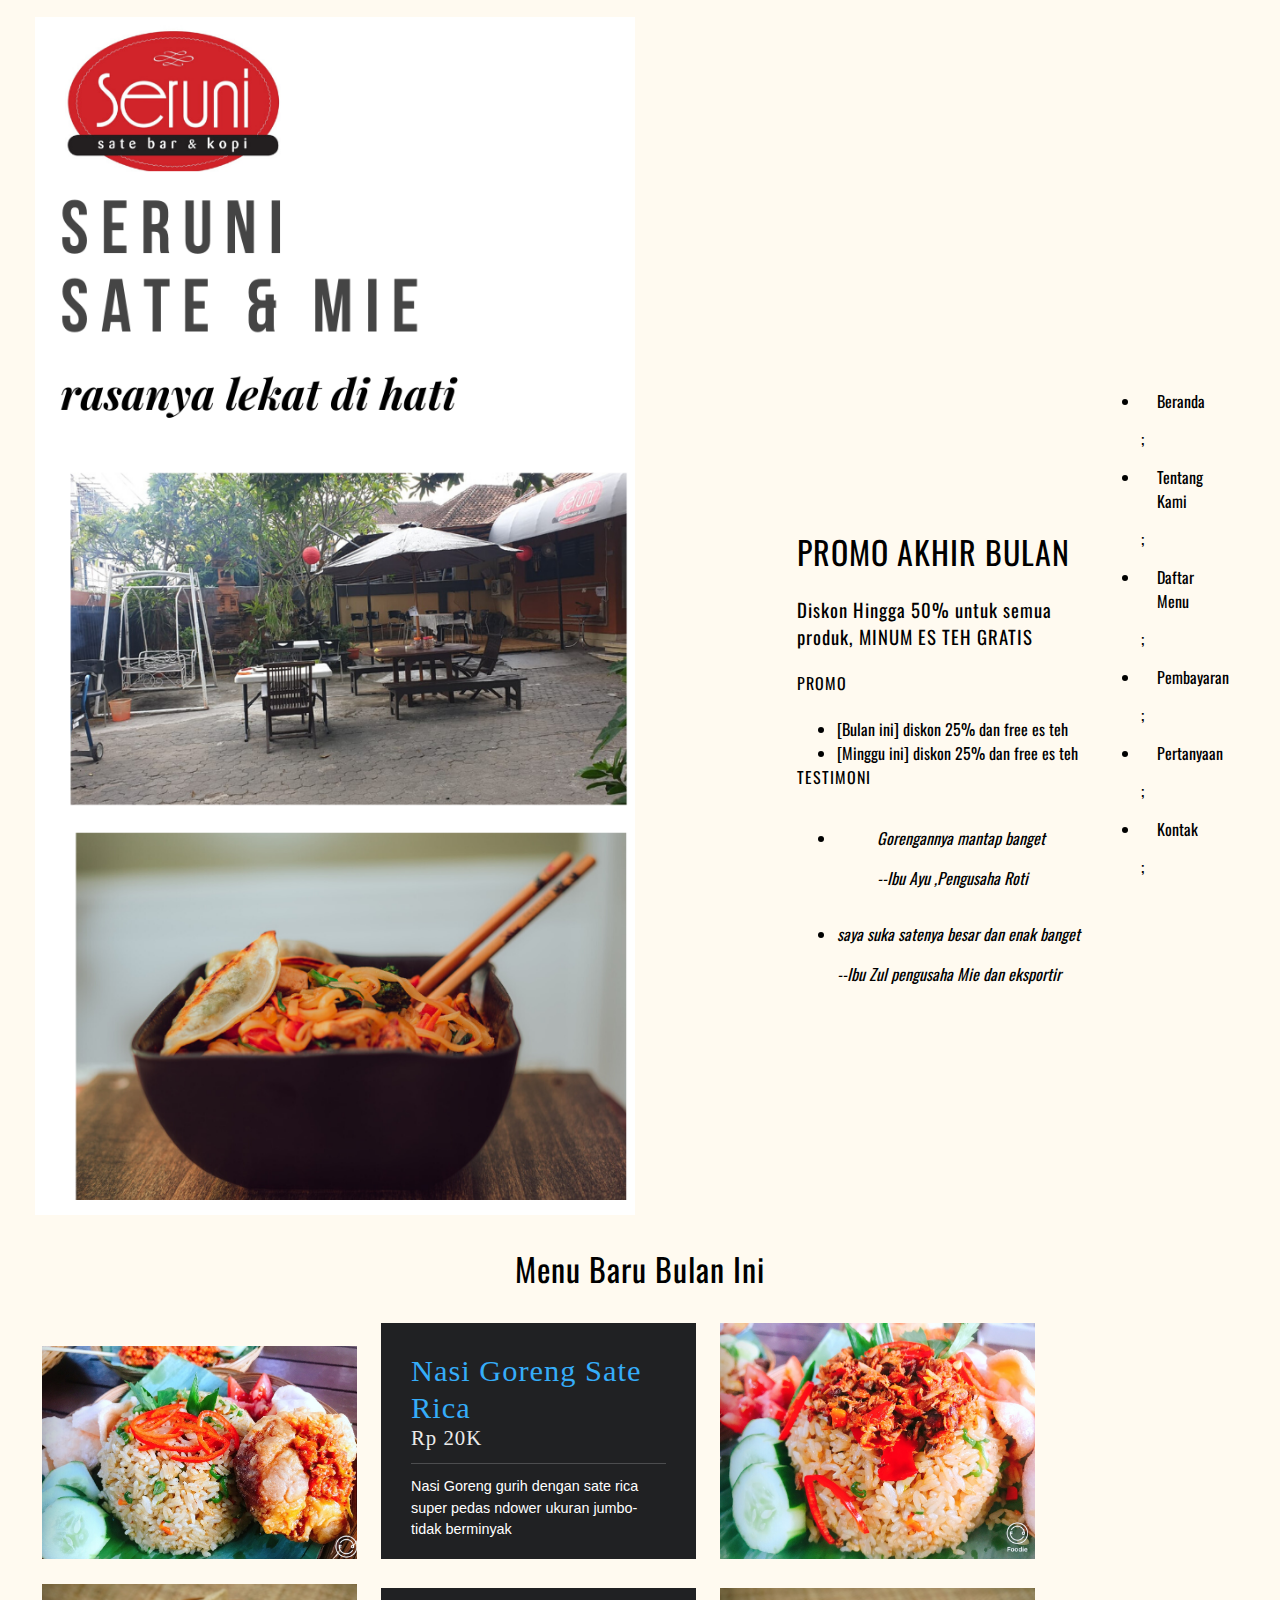
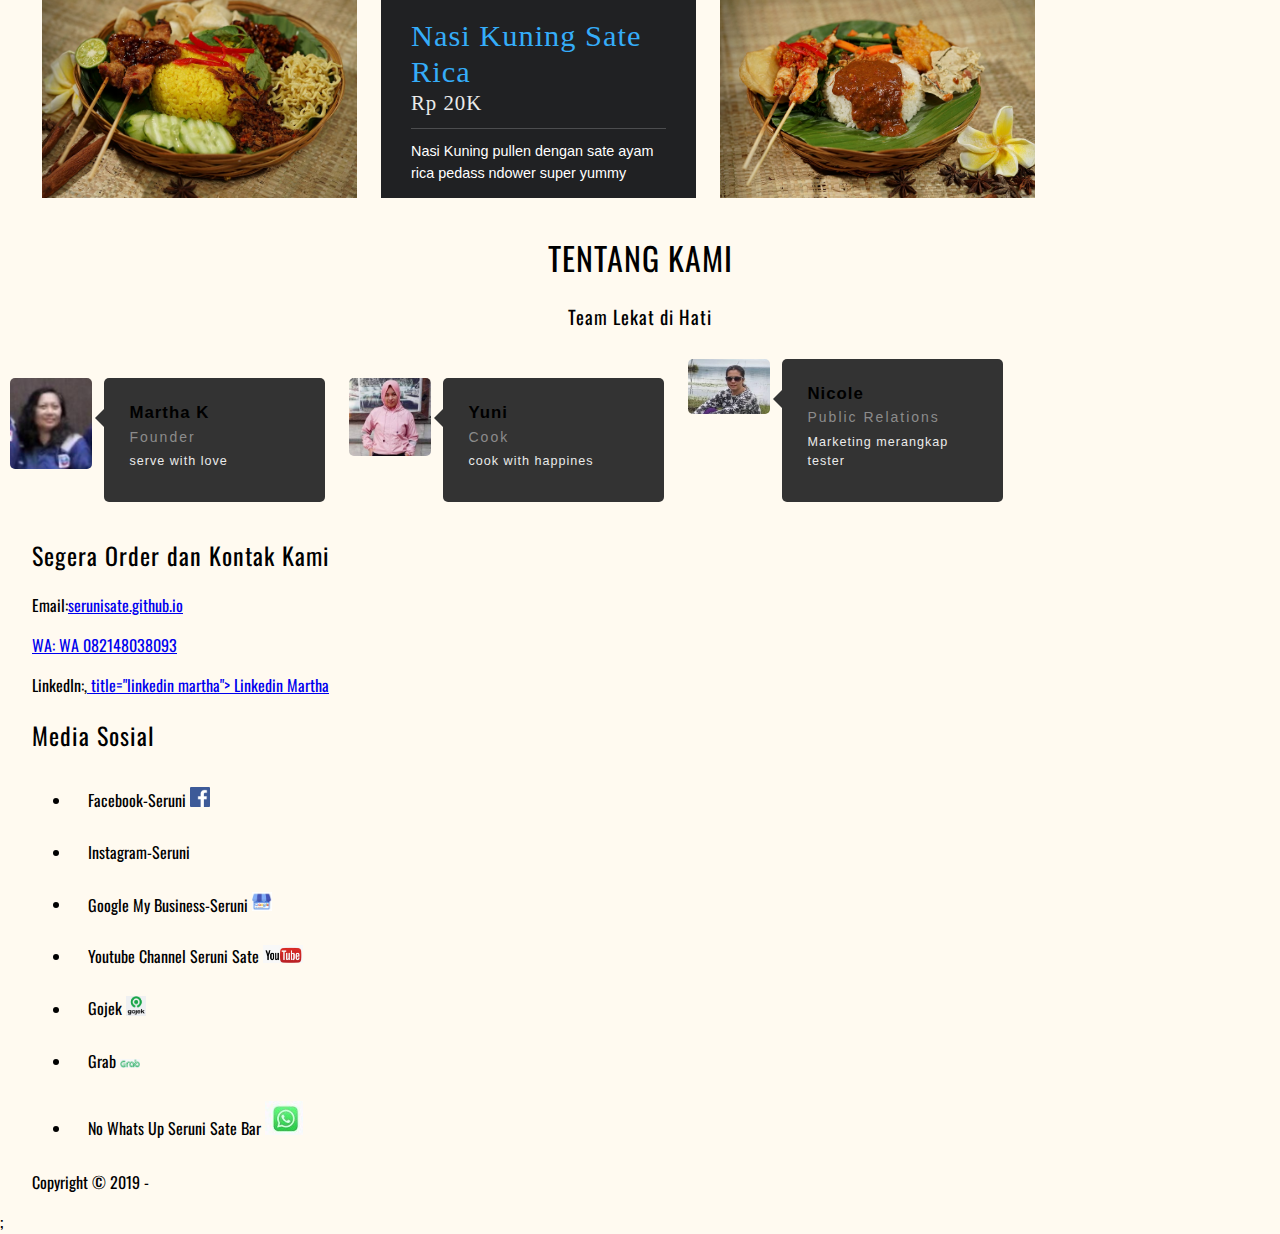
==== commit ab825d4c: "Update index.html" ====
--- a/index.html
+++ b/index.html
@@ -95,7 +95,7 @@
                 <a href="Pembayaran.html" title="Pembayaran">Pembayaran</a>;
               </li>
               <li>
-                <a href="Pertanyaan.html" title="Pertanyaan">Pertanyaan</a>;
+                <a href="pertanyaan.html" title="Pertanyaan">Pertanyaan</a>;
               </li>
               <li>
                 <a href="kontak.html" title="Kontak">Kontak</a>;
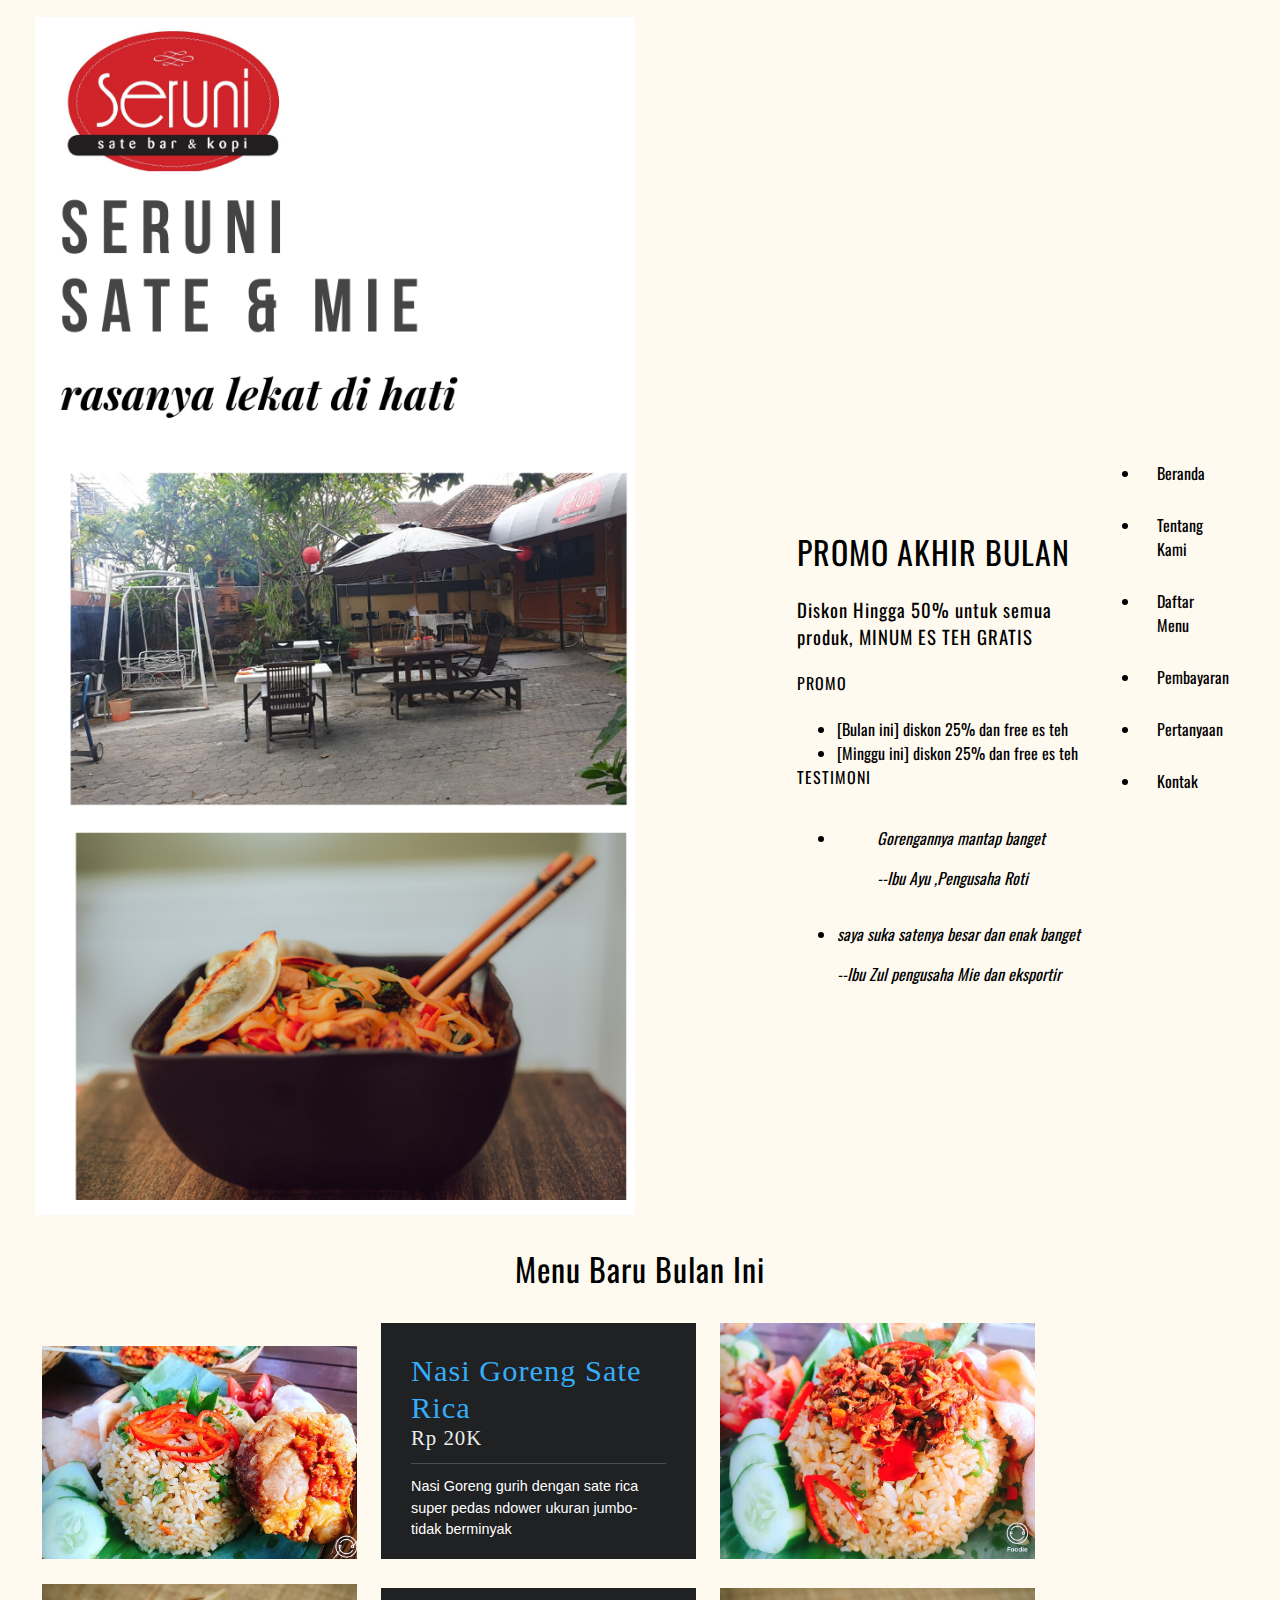
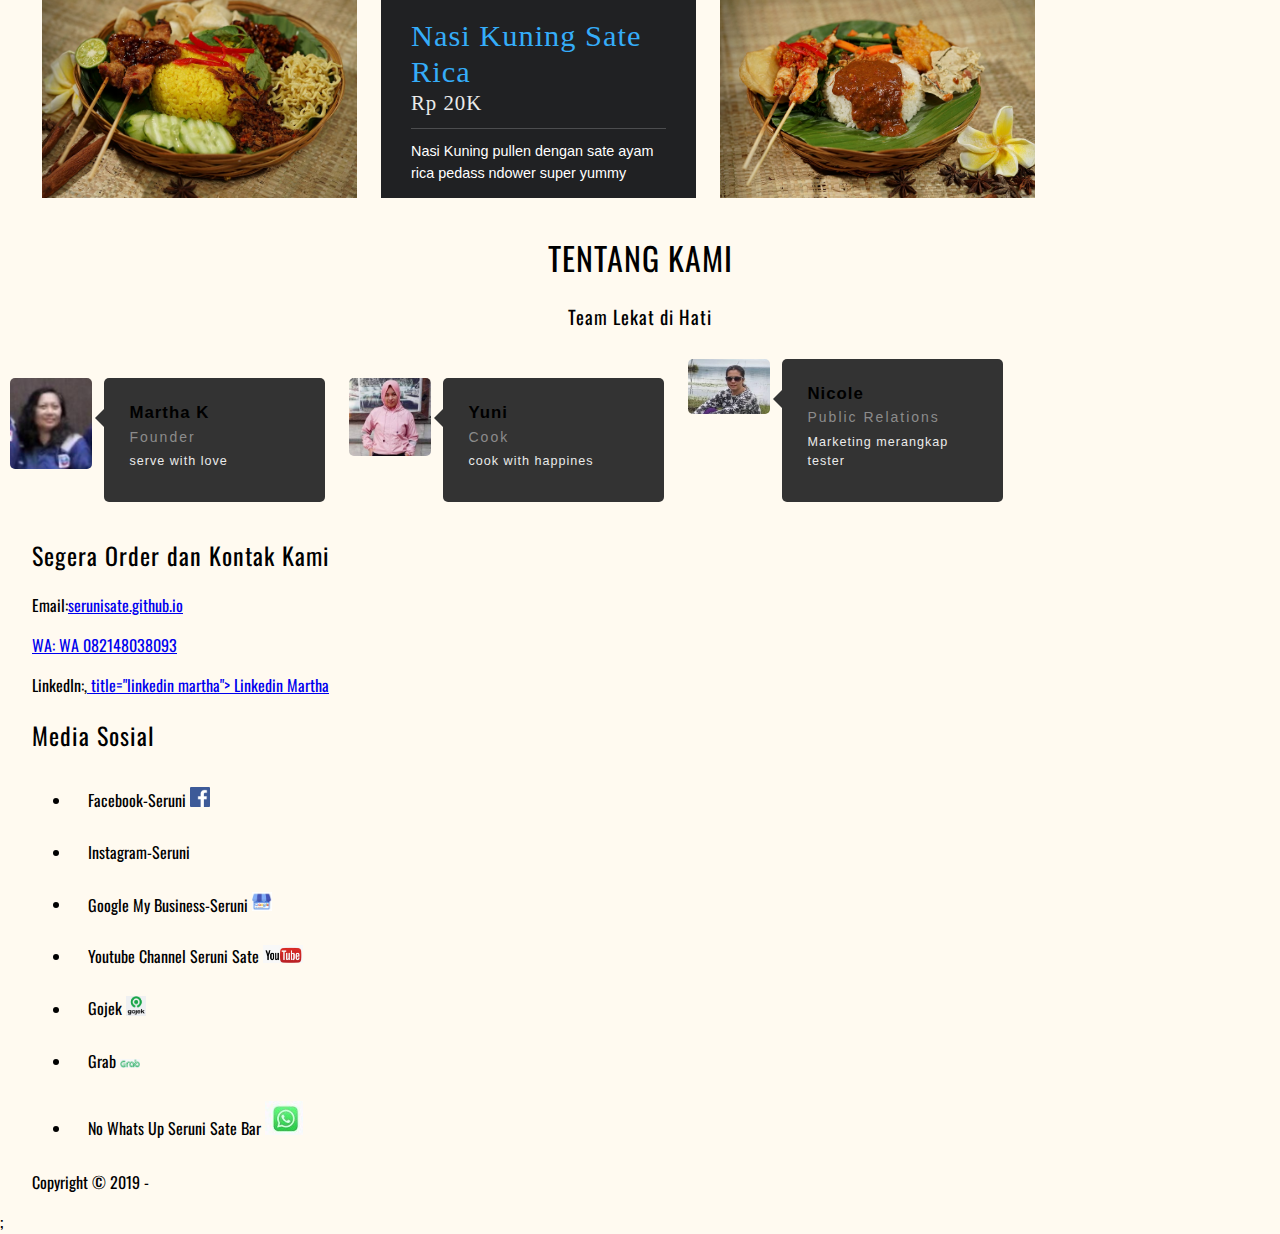
==== commit d1f4bffb: "Add files via upload" ====
--- a/index.html
+++ b/index.html
@@ -83,22 +83,22 @@
           <td width="auto">
             <ul>
               <li>
-                <a href="index.html" title="Beranda">Beranda</a>;
-              </li>
-              <li>
-                <a href="tentang.html" title="Tentang Kami">Tentang Kami</a>;
-              </li>
-              <li>
-                <a href="daftar-menu.html" title="daftar-menu">Daftar Menu</a>;
-              </li>
-              <li>
-                <a href="Pembayaran.html" title="Pembayaran">Pembayaran</a>;
-              </li>
-              <li>
-                <a href="pertanyaan.html" title="Pertanyaan">Pertanyaan</a>;
-              </li>
-              <li>
-                <a href="kontak.html" title="Kontak">Kontak</a>;
+                <a href="index.html" title="Beranda">Beranda</a>
+              </li>
+              <li>
+                <a href="tentang.html" title="Tentang Kami">Tentang Kami</a>
+              </li>
+              <li>
+                <a href="daftar-menu.html" title="daftar-menu">Daftar Menu</a>
+              </li>
+              <li>
+                <a href="Pembayaran.html" title="Pembayaran">Pembayaran</a>
+              </li>
+              <li>
+                <a href="Pertanyaan.html" title="Pertanyaan">Pertanyaan</a>
+              </li>
+              <li>
+                <a href="kontak.html" title="Kontak">Kontak</a>
               </li>
             </ul>
           </td>
